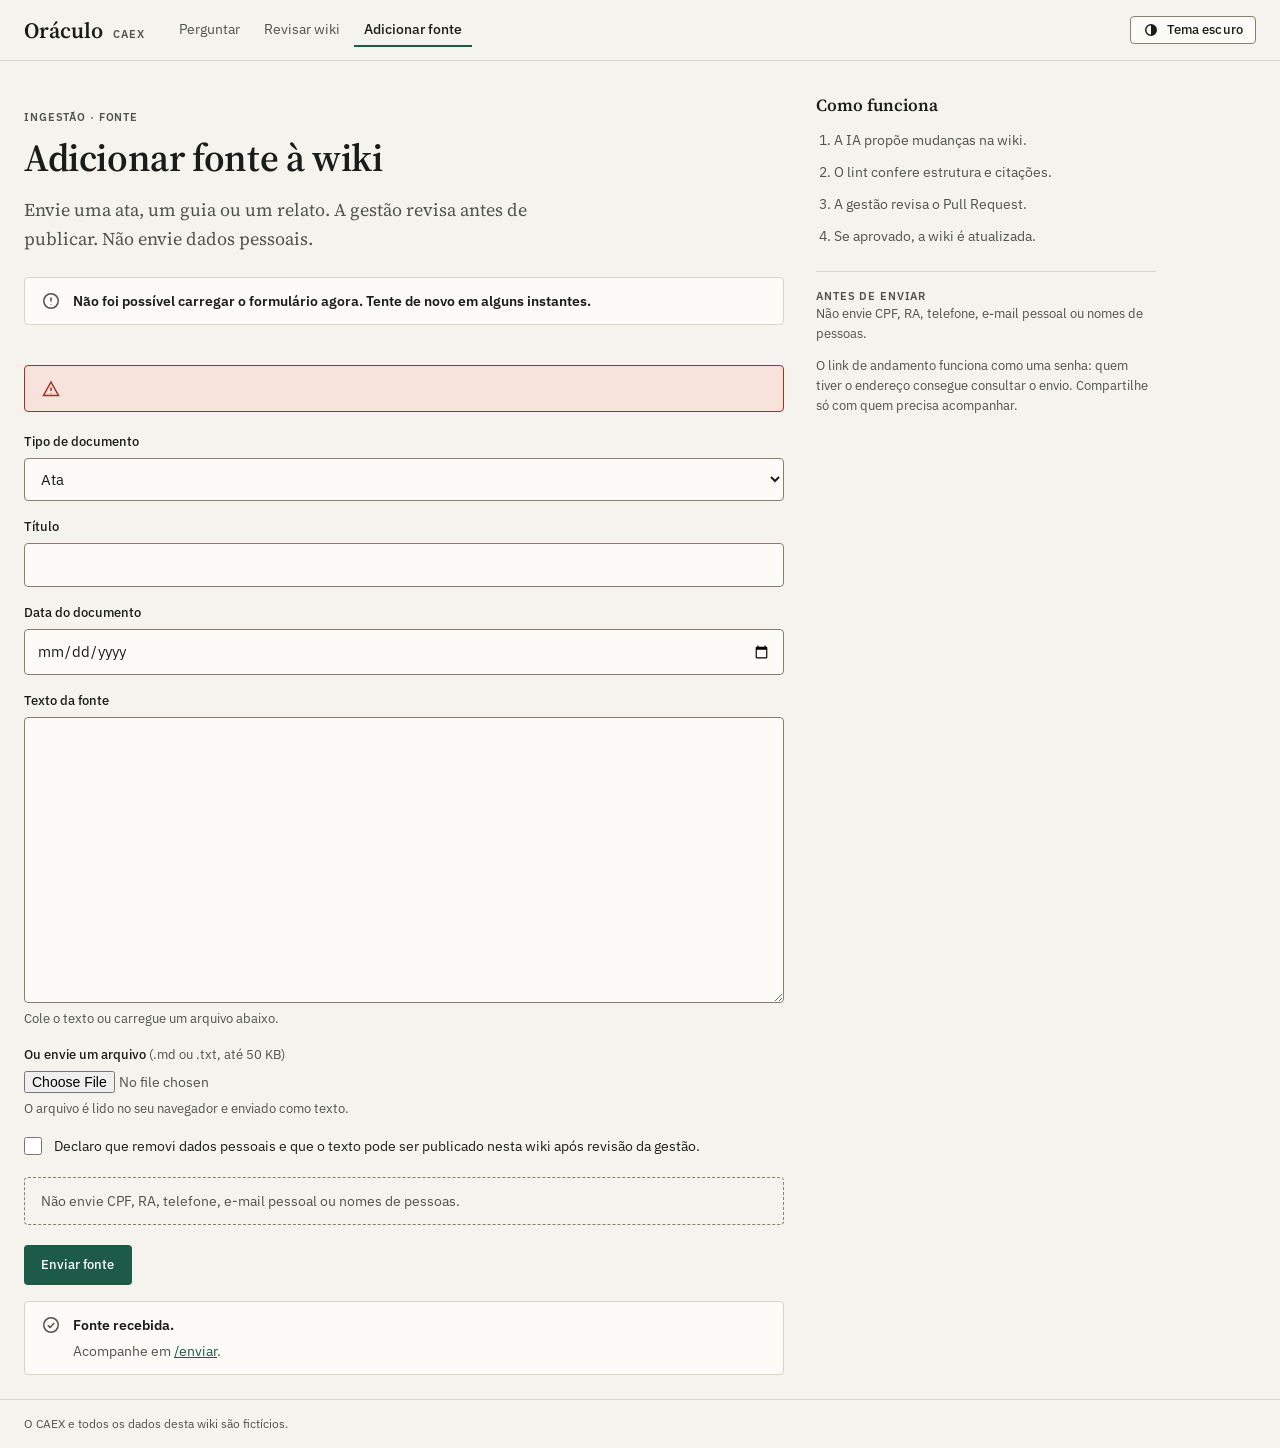
==== static/enviar.html @ edc6cb0a "Adiciona páginas públicas de envio e andamento do ingest" ====
<!doctype html>
<html lang="pt-BR">
<head>
  <meta charset="utf-8">
  <meta name="viewport" content="width=device-width, initial-scale=1">
  <title>Adicionar fonte · Oráculo do CAEX</title>
  <meta name="description" content="Envie uma ata, um guia ou um relato para a wiki do CAEX. A gestão revisa antes de publicar. Dados fictícios.">
  <link rel="preconnect" href="https://fonts.googleapis.com">
  <link rel="preconnect" href="https://fonts.gstatic.com" crossorigin>
  <link rel="stylesheet" href="https://fonts.googleapis.com/css2?family=IBM+Plex+Mono:wght@400;500&family=IBM+Plex+Sans:ital,wght@0,400;0,500;0,600;1,400&family=Source+Serif+4:ital,opsz,wght@0,8..60,400;0,8..60,600;1,8..60,400&display=swap">
  <script>
    (function () {
      let salvo = null;
      try { salvo = localStorage.getItem("oraculo-tema"); } catch (e) { /* sem armazenamento */ }
      const escuro = salvo ? salvo === "escuro" : window.matchMedia("(prefers-color-scheme: dark)").matches;
      document.documentElement.dataset.theme = escuro ? "dark" : "light";
    })();
  </script>
  <link rel="stylesheet" href="/static/oraculo.css">
  <style>
    .envio { flex: 999 1 640px; min-width: 0; max-width: 760px; }
    .envio .inicio { padding-top: 24px; }
    .form-envio { display: flex; flex-direction: column; gap: 20px; margin-top: 24px; }
    .grupo-campos { display: flex; flex-direction: column; gap: 16px; margin: 0; padding: 0; border: 0; }
    .campo { display: flex; flex-direction: column; gap: 6px; }
    .campo > label, .campo-rotulo { font: 500 13px/20px var(--font-sans); color: var(--ink); }
    .campo-nota { font-weight: 400; color: var(--ink-muted); }
    .campo input[type="text"], .campo input[type="date"], .campo select, .campo textarea {
      width: 100%; padding: 10px 12px; border: 1px solid var(--line-strong); border-radius: var(--radius-md);
      background: var(--surface-raised); color: var(--ink); font: 400 15px/22px var(--font-sans);
    }
    .campo textarea { min-height: 220px; resize: vertical; }
    .campo input[type="file"] { width: 100%; font: 400 14px/22px var(--font-sans); color: var(--ink-muted); }
    .campo-ajuda { margin: 0; font-size: 13px; line-height: 20px; color: var(--ink-muted); }
    .campo-consentimento { display: grid; grid-template-columns: 20px 1fr; gap: 10px; align-items: start; }
    .campo-consentimento input { width: 18px; height: 18px; margin: 2px 0 0; }
    .campo-consentimento label { font: 400 14px/22px var(--font-sans); color: var(--ink); }
    .dica-pii { margin: 0; padding: 12px 16px; border: 1px dashed var(--line-strong); border-radius: var(--radius-md); font-size: 14px; line-height: 22px; color: var(--ink-muted); }
    .acoes-envio { display: flex; align-items: center; gap: 12px; flex-wrap: wrap; }
    .passos { margin: 12px 0 0; padding-left: 1.25em; display: flex; flex-direction: column; gap: 10px; font-size: 14px; line-height: 22px; color: var(--ink-muted); }
    .painel-andamento { margin-top: 24px; padding: 24px; border: 1px solid var(--line); border-radius: var(--radius-md); background: var(--surface-raised); }
    .andamento-mensagem { margin: 8px 0 20px; font: 400 20px/30px var(--font-serif); color: var(--ink); }
    .andamento-mensagem:empty::before { content: "Consultando o envio…"; color: var(--ink-muted); }
    .detalhes { margin: 0 0 20px; display: grid; grid-template-columns: repeat(auto-fit, minmax(180px, 1fr)); gap: 16px; }
    .detalhes div { padding-top: 12px; border-top: 1px solid var(--line); }
    .detalhes dt { font: 600 11px/16px var(--font-sans); letter-spacing: 0.08em; text-transform: uppercase; color: var(--ink-muted); }
    .detalhes dd { margin: 6px 0 0; font-size: 15px; line-height: 22px; color: var(--ink); overflow-wrap: anywhere; }
    .andamento-nota { margin: 0 0 16px; font-size: 14px; line-height: 22px; color: var(--ink-muted); }
    .status-pr { margin: 0 0 20px; font-size: 15px; line-height: 22px; }
    .link-copiavel { margin: 16px 0 0; font-size: 13px; line-height: 20px; color: var(--ink-muted); }
    @media (max-width: 640px) {
      .campo input[type="text"], .campo input[type="date"], .campo select, .campo textarea { font-size: 16px; }
      .painel-andamento { padding: 16px; }
    }
  </style>
</head>
<body>
  <header class="topo">
    <div class="topo-dentro">
      <a class="marca" href="/">
        <span class="marca-nome">Oráculo</span>
        <span class="marca-sigla">CAEX</span>
      </a>
      <nav class="nav-topo" aria-label="Principal">
        <a href="/">Perguntar</a>
        <a href="/revisar">Revisar wiki</a>
        <a href="/enviar" aria-current="page">Adicionar fonte</a>
      </nav>
      <div class="topo-acoes">
        <button class="or-btn or-btn--secondary or-btn--sm" type="button" id="botao-tema">
          <svg viewBox="0 0 16 16" fill="none" stroke="currentColor" stroke-width="1.5" aria-hidden="true"><circle cx="8" cy="8" r="5.25"></circle><path d="M8 2.75a5.25 5.25 0 010 10.5z" fill="currentColor" stroke="none"></path></svg>
          <span id="rotulo-tema">Tema escuro</span>
        </button>
      </div>
    </div>
  </header>

  <div class="corpo">
    <main class="envio">
      <section class="inicio">
        <p class="rotulo-secao">Ingestão · fonte</p>
        <h1 id="titulo-pagina" tabindex="-1">Adicionar fonte à wiki</h1>
        <p class="lead" id="introducao">Envie uma ata, um guia ou um relato. A gestão revisa antes de publicar. Não envie dados pessoais.</p>
      </section>

      <div id="estado-fechado" class="or-notice" role="status" hidden>
        <svg viewBox="0 0 20 20" fill="none" stroke="currentColor" stroke-width="1.5" aria-hidden="true"><path d="M10 2.75a7.25 7.25 0 100 14.5 7.25 7.25 0 000-14.5zM10 6.5v4M10 13.5v.5"></path></svg>
        <span class="or-notice__title" id="texto-fechado">Envio fechado para testes.</span>
      </div>

      <form class="form-envio" id="form-envio" novalidate hidden>
        <div id="erro-envio" class="or-notice or-notice--erro" role="alert" hidden>
          <svg viewBox="0 0 20 20" fill="none" stroke="currentColor" stroke-width="1.5" aria-hidden="true"><path d="M10 3l7.5 13.5h-15zM10 8.5v3.5M10 14.25v.5"></path></svg>
          <span class="or-notice__title" id="texto-erro"></span>
        </div>

        <fieldset class="grupo-campos">
          <legend class="oculto">Dados da fonte</legend>

          <div class="campo">
            <label for="tipo">Tipo de documento</label>
            <select id="tipo" name="tipo" required>
              <option value="ata">Ata</option>
              <option value="guia">Guia</option>
              <option value="outro">Relato</option>
            </select>
          </div>

          <div class="campo">
            <label for="titulo">Título</label>
            <input id="titulo" name="titulo" type="text" minlength="3" maxlength="200" required autocomplete="off">
          </div>

          <div class="campo">
            <label for="data-documento">Data do documento</label>
            <input id="data-documento" name="data_documento" type="date" required>
          </div>

          <div class="campo">
            <label for="texto">Texto da fonte</label>
            <textarea id="texto" name="texto" rows="12" required aria-describedby="ajuda-texto"></textarea>
            <p class="campo-ajuda" id="ajuda-texto">Cole o texto ou carregue um arquivo abaixo.</p>
          </div>

          <div class="campo">
            <label for="arquivo">Ou envie um arquivo <span class="campo-nota">(.md ou .txt, até 50 KB)</span></label>
            <input id="arquivo" name="arquivo" type="file" accept=".md,.txt,text/markdown,text/plain" aria-describedby="ajuda-arquivo">
            <p class="campo-ajuda" id="ajuda-arquivo" aria-live="polite">O arquivo é lido no seu navegador e enviado como texto.</p>
          </div>

          <div class="campo-consentimento">
            <input id="consentimento" name="consentimento" type="checkbox" required>
            <label for="consentimento">Declaro que removi dados pessoais e que o texto pode ser publicado nesta wiki após revisão da gestão.</label>
          </div>
        </fieldset>

        <p class="dica-pii" id="dica-pii">Não envie CPF, RA, telefone, e-mail pessoal ou nomes de pessoas.</p>

        <div class="acoes-envio">
          <button class="or-btn or-btn--primary" type="submit" id="botao-enviar">Enviar fonte</button>
        </div>
      </form>

      <section id="sucesso" class="or-notice" aria-live="polite" hidden>
        <svg viewBox="0 0 20 20" fill="none" stroke="currentColor" stroke-width="1.5" aria-hidden="true"><path d="M10 2.75a7.25 7.25 0 100 14.5 7.25 7.25 0 000-14.5zM6.75 10.25l2.25 2.25 4.25-4.5"></path></svg>
        <span class="or-notice__title">Fonte recebida.</span>
        <div class="or-notice__body">
          <p>Acompanhe em <a id="link-sucesso" href="/enviar">/enviar</a>.</p>
        </div>
      </section>

      <section id="andamento" aria-labelledby="titulo-pagina" hidden>
        <div class="painel-andamento">
          <p class="rotulo-secao">Andamento do envio</p>
          <p class="andamento-mensagem" id="status-mensagem" aria-live="polite"></p>
          <dl class="detalhes">
            <div><dt>Posição na fila</dt><dd id="status-posicao">—</dd></div>
            <div><dt>Tempo decorrido</dt><dd id="status-tempo">—</dd></div>
            <div><dt>Identificador da fonte</dt><dd class="mono" id="status-source">—</dd></div>
          </dl>
          <p class="andamento-nota">A espera depende da revisão da gestão.</p>
          <p class="status-pr" id="linha-pr" hidden></p>
          <button class="or-btn or-btn--secondary" type="button" id="botao-atualizar" hidden>Atualizar</button>
          <p class="link-copiavel">Guarde o link desta página. Ele é a única forma de acompanhar este envio.</p>
        </div>
      </section>
    </main>

    <aside class="lado-dir" aria-label="Como funciona o envio">
      <section>
        <h2 class="painel-titulo">Como funciona</h2>
        <ol class="passos">
          <li>A IA propõe mudanças na wiki.</li>
          <li>O lint confere estrutura e citações.</li>
          <li>A gestão revisa o Pull Request.</li>
          <li>Se aprovado, a wiki é atualizada.</li>
        </ol>
      </section>
      <section class="secao-lado">
        <h2 class="rotulo-secao">Antes de enviar</h2>
        <p class="painel-nota">Não envie CPF, RA, telefone, e-mail pessoal ou nomes de pessoas.</p>
        <p class="painel-nota">O link de andamento funciona como uma senha: quem tiver o endereço consegue consultar o envio. Compartilhe só com quem precisa acompanhar.</p>
      </section>
    </aside>
  </div>

  <footer class="rodape">
    <p>O CAEX e todos os dados desta wiki são fictícios.</p>
  </footer>

  <script>
    const MAX_BYTES_PADRAO = 51200;
    const INTERVALO_PROCESSANDO = 5000;
    const INTERVALO_FILA = 15000;
    const TERMINAIS = new Set([
      "publicado", "fechado_sem_merge", "sem_mudancas", "quarentena", "falhou", "expirado"
    ]);
    const ESTADOS_DE_ESPERA = new Set(["na_fila", "aguardando_revisao"]);
    const MENSAGENS_PADRAO = {
      503: "O envio está fechado para testes.",
      403: "Não foi possível verificar o navegador. Tente novamente.",
      409: "Esta fonte já foi registrada.",
      422: "Confira os campos e envie de novo.",
      429: "Limite de envios atingido. Tente novamente amanhã."
    };

    const titulo = document.getElementById("titulo-pagina");
    const introducao = document.getElementById("introducao");
    const estadoFechado = document.getElementById("estado-fechado");
    const textoFechado = document.getElementById("texto-fechado");
    const form = document.getElementById("form-envio");
    const erro = document.getElementById("erro-envio");
    const textoErro = document.getElementById("texto-erro");
    const sucesso = document.getElementById("sucesso");
    const linkSucesso = document.getElementById("link-sucesso");
    const campoTexto = document.getElementById("texto");
    const campoArquivo = document.getElementById("arquivo");
    const ajudaArquivo = document.getElementById("ajuda-arquivo");
    const botaoEnviar = document.getElementById("botao-enviar");
    const andamento = document.getElementById("andamento");
    const statusMensagem = document.getElementById("status-mensagem");
    const statusPosicao = document.getElementById("status-posicao");
    const statusTempo = document.getElementById("status-tempo");
    const statusSource = document.getElementById("status-source");
    const linhaPr = document.getElementById("linha-pr");
    const botaoAtualizar = document.getElementById("botao-atualizar");

    let maxBytes = MAX_BYTES_PADRAO;
    let enviado = false;
    let temporizadorPoll = null;
    let temporizadorTempo = null;
    let inicioMs = null;
    let statusAnterior = null;

    function rotuloTema() {
      const escuro = document.documentElement.dataset.theme === "dark";
      document.getElementById("rotulo-tema").textContent = escuro ? "Tema claro" : "Tema escuro";
    }
    document.getElementById("botao-tema").addEventListener("click", () => {
      const escuro = document.documentElement.dataset.theme !== "dark";
      document.documentElement.dataset.theme = escuro ? "dark" : "light";
      try { localStorage.setItem("oraculo-tema", escuro ? "escuro" : "claro"); } catch (e) { /* sem armazenamento */ }
      rotuloTema();
    });

    function caminho() {
      return window.location.pathname.replace(/\/+$/, "");
    }
    function uuidDoCaminho() {
      const partes = caminho().split("/").filter(Boolean);
      if (partes.length !== 2 || partes[0] !== "enviar") return null;
      try { return decodeURIComponent(partes[1]); } catch (e) { return partes[1]; }
    }
    function formatarDuracao(segundos) {
      const total = Math.max(0, Math.floor(segundos));
      const horas = Math.floor(total / 3600);
      const minutos = Math.floor((total % 3600) / 60);
      const resto = total % 60;
      if (horas) return `${horas} h ${minutos} min`;
      if (minutos) return `${minutos} min ${resto} s`;
      return `${resto} s`;
    }
    function limparErro() {
      erro.hidden = true;
      textoErro.textContent = "";
    }
    function mostrarErro(mensagem) {
      textoErro.textContent = String(mensagem || "Não foi possível enviar agora. Tente de novo.");
      erro.hidden = false;
    }
    function detalheErro(status, corpo) {
      if (corpo && typeof corpo.detail === "string" && corpo.detail.trim()) return corpo.detail;
      return MENSAGENS_PADRAO[status] || "Não foi possível enviar agora. Tente de novo em alguns instantes.";
    }
    function focarTitulo() {
      if (titulo && typeof titulo.focus === "function") titulo.focus();
    }
    function el(tag, props, filhos) {
      const node = document.createElement(tag);
      for (const [chave, valor] of Object.entries(props || {})) {
        if (valor == null || valor === false) continue;
        if (chave === "text") node.textContent = String(valor);
        else if (chave === "class") node.className = valor;
        else node.setAttribute(chave, String(valor));
      }
      for (const filho of filhos || []) if (filho) node.appendChild(filho);
      return node;
    }
    function atualizarLinkPr(url) {
      while (linhaPr.firstChild) linhaPr.removeChild(linhaPr.firstChild);
      const segura = urlSegura(url);
      if (!segura) {
        linhaPr.hidden = true;
        return;
      }
      linhaPr.appendChild(el("span", { text: "Proposta: " }));
      linhaPr.appendChild(el("a", {
        href: segura, target: "_blank", rel: "noopener noreferrer", text: "Abrir Pull Request"
      }));
      linhaPr.hidden = false;
    }

    async function carregarConfig() {
      try {
        const resposta = await fetch("/api/enviar/config", { headers: { Accept: "application/json" } });
        if (!resposta.ok) throw new Error(String(resposta.status));
        const config = await resposta.json();
        if (!config || config.aberto !== true) {
          textoFechado.textContent = "Envio fechado para testes.";
          estadoFechado.hidden = false;
          form.hidden = true;
          return;
        }
        const limite = Number(config.max_bytes);
        if (Number.isFinite(limite) && limite > 0) maxBytes = limite;
        estadoFechado.hidden = true;
        form.hidden = false;
        document.getElementById("titulo").focus();
      } catch (e) {
        textoFechado.textContent = "Não foi possível carregar o formulário agora. Tente de novo em alguns instantes.";
        estadoFechado.hidden = false;
        form.hidden = true;
      }
    }

    campoArquivo.addEventListener("change", async () => {
      const arquivo = campoArquivo.files && campoArquivo.files[0];
      if (!arquivo) {
        ajudaArquivo.textContent = "O arquivo é lido no seu navegador e enviado como texto.";
        return;
      }
      const nome = String(arquivo.name || "");
      if (!/\.(md|txt)$/i.test(nome)) {
        campoArquivo.value = "";
        mostrarErro("Envie um arquivo .md ou .txt.");
        return;
      }
      if (arquivo.size > maxBytes) {
        campoArquivo.value = "";
        mostrarErro("O arquivo passa do limite de 50 KB.");
        return;
      }
      try {
        const texto = await arquivo.text();
        if (new TextEncoder().encode(texto).length > maxBytes) {
          campoArquivo.value = "";
          mostrarErro("O arquivo passa do limite de 50 KB.");
          return;
        }
        campoTexto.value = texto;
        limparErro();
        ajudaArquivo.textContent = `Arquivo ${nome} carregado e enviado como texto.`;
      } catch (e) {
        campoArquivo.value = "";
        mostrarErro("Não foi possível ler o arquivo. Tente de novo.");
      }
    });

    form.addEventListener("submit", async (evento) => {
      evento.preventDefault();
      if (enviado) return;
      limparErro();
      if (!form.reportValidity()) return;

      const texto = campoTexto.value;
      if (new TextEncoder().encode(texto).length > maxBytes) {
        mostrarErro("O texto passa do limite de 50 KB.");
        return;
      }
      const dados = {
        tipo: document.getElementById("tipo").value,
        titulo: document.getElementById("titulo").value,
        data_documento: document.getElementById("data-documento").value,
        texto,
        turnstile_token: typeof window.turnstileToken === "string" ? window.turnstileToken : ""
      };

      botaoEnviar.disabled = true;
      botaoEnviar.textContent = "Enviando…";
      try {
        const resposta = await fetch("/api/enviar", {
          method: "POST",
          headers: { "Content-Type": "application/json", Accept: "application/json" },
          body: JSON.stringify(dados)
        });
        let corpo = null;
        try { corpo = await resposta.json(); } catch (e) { corpo = null; }
        if (resposta.status === 201) {
          enviado = true;
          form.hidden = true;
          const id = corpo && typeof corpo.id === "string" ? corpo.id : "";
          const destino = id ? `/enviar/${encodeURIComponent(id)}` : "/enviar";
          linkSucesso.href = destino;
          linkSucesso.textContent = destino;
          sucesso.hidden = false;
          focarTitulo();
          return;
        }
        mostrarErro(detalheErro(resposta.status, corpo));
        focarTitulo();
      } catch (e) {
        mostrarErro("Não foi possível enviar agora. Tente de novo em alguns instantes.");
        focarTitulo();
      } finally {
        if (!enviado) {
          botaoEnviar.disabled = false;
          botaoEnviar.textContent = "Enviar fonte";
        }
      }
    });

    function pararTemporizadores() {
      if (temporizadorPoll) {
        clearTimeout(temporizadorPoll);
        temporizadorPoll = null;
      }
      if (temporizadorTempo) {
        clearInterval(temporizadorTempo);
        temporizadorTempo = null;
      }
    }
    function agendar(ms) {
      if (temporizadorPoll) clearTimeout(temporizadorPoll);
      temporizadorPoll = setTimeout(consultar, ms);
    }
    function atualizarTempo() {
      if (inicioMs == null) {
        statusTempo.textContent = "—";
        return;
      }
      statusTempo.textContent = formatarDuracao((Date.now() - inicioMs) / 1000);
    }
    function definirInicio(criadoEm) {
      const marca = Date.parse(criadoEm);
      if (Number.isNaN(marca)) return;
      inicioMs = marca;
      if (!temporizadorTempo) temporizadorTempo = setInterval(atualizarTempo, 1000);
      atualizarTempo();
    }
    function urlSegura(valor) {
      return typeof valor === "string" && valor.startsWith("https://") ? valor : "";
    }
    function renderizar(corpo) {
      statusMensagem.textContent = typeof corpo.mensagem === "string"
        ? corpo.mensagem
        : "Acompanhe a revisão da gestão.";
      statusPosicao.textContent = corpo.posicao_fila == null ? "—" : String(corpo.posicao_fila);
      statusSource.textContent = typeof corpo.source_id === "string" && corpo.source_id ? corpo.source_id : "—";
      if (corpo.criado_em) definirInicio(corpo.criado_em);

      atualizarLinkPr(corpo.pr_url);

      if (corpo.status !== statusAnterior) {
        statusAnterior = corpo.status;
        focarTitulo();
      }

      if (TERMINAIS.has(corpo.status)) {
        pararTemporizadores();
        atualizarTempo();
        botaoAtualizar.hidden = false;
      } else {
        botaoAtualizar.hidden = true;
        const intervalo = ESTADOS_DE_ESPERA.has(corpo.status) || corpo.status !== "processando"
          ? INTERVALO_FILA
          : INTERVALO_PROCESSANDO;
        agendar(intervalo);
      }
    }
    function renderizarIndisponivel() {
      statusMensagem.textContent = "Este envio não está mais disponível.";
      statusPosicao.textContent = "—";
      statusTempo.textContent = "—";
      statusSource.textContent = "—";
      linhaPr.hidden = true;
      pararTemporizadores();
      botaoAtualizar.hidden = false;
      focarTitulo();
    }
    async function consultar() {
      const id = uuidDoCaminho();
      if (!id) return;
      try {
        const resposta = await fetch(`/api/ingest/${encodeURIComponent(id)}`, { headers: { Accept: "application/json" } });
        let corpo = null;
        try { corpo = await resposta.json(); } catch (e) { corpo = null; }
        if (resposta.status === 404) {
          renderizarIndisponivel();
          return;
        }
        if (!resposta.ok) {
          statusMensagem.textContent = detalheErro(resposta.status, corpo);
          agendar(INTERVALO_FILA);
          return;
        }
        if (!corpo || typeof corpo.status !== "string") {
          statusMensagem.textContent = "Não foi possível consultar o envio agora.";
          agendar(INTERVALO_FILA);
          return;
        }
        renderizar(corpo);
      } catch (e) {
        statusMensagem.textContent = "Não foi possível consultar o envio agora. Tentando de novo…";
        agendar(INTERVALO_FILA);
      }
    }

    function iniciarAndamento() {
      titulo.textContent = "Andamento do envio";
      introducao.textContent = "Acompanhe o envio desta fonte. A gestão revisa antes de publicar.";
      estadoFechado.hidden = true;
      form.hidden = true;
      sucesso.hidden = true;
      andamento.hidden = false;
      botaoAtualizar.addEventListener("click", () => {
        botaoAtualizar.hidden = true;
        consultar();
      });
      consultar();
    }

    rotuloTema();
    if (uuidDoCaminho()) iniciarAndamento();
    else carregarConfig();
  </script>
</body>
</html>
---- static/oraculo.css ----
/* Oráculo do CAEX: tokens do DS Oráculo, componentes e layout. Usado por todas as páginas. */
/* ===== Tokens do DS Oráculo ===== */
:root, [data-theme="light"] {
  --surface-page: #f5f3ed; --surface-raised: #fcfbf8; --surface-sunken: #ebe8df;
  --line: #d9d4c8; --line-strong: #86816f;
  --ink: #1a1c19; --ink-muted: #4f534b; --ink-faint: #676b61;
  --primary: #1e5a48; --on-primary: #ffffff; --primary-soft: #e1ece6;
  --accent: #8a5a12; --accent-soft: #f5ead3;
  --danger: #a1321e; --danger-soft: #f7e2dc;
  --focus-ring: var(--primary);
  --kind-regra: var(--ink); --kind-decisao: var(--primary); --kind-pratica: var(--accent);
  --kind-lacuna: var(--ink-muted); --kind-contradicao: var(--danger);
  --shadow-overlay: 0 1px 2px rgba(26, 28, 25, 0.08), 0 8px 24px rgba(26, 28, 25, 0.12);
  color-scheme: light;
}
[data-theme="dark"] {
  --surface-page: #131512; --surface-raised: #1b1e1a; --surface-sunken: #0e100d;
  --line: #30352f; --line-strong: #757c71;
  --ink: #eceae3; --ink-muted: #adb0a5; --ink-faint: #8f9388;
  --primary: #7fc4a9; --on-primary: #0c1d16; --primary-soft: #1b3028;
  --accent: #dcb260; --accent-soft: #352a15;
  --danger: #ee8a72; --danger-soft: #3a1d17;
  --shadow-overlay: 0 1px 2px rgba(0, 0, 0, 0.5), 0 8px 24px rgba(0, 0, 0, 0.5);
  color-scheme: dark;
}
:root {
  --space-1: 4px; --space-2: 8px; --space-3: 12px; --space-4: 16px;
  --space-5: 24px; --space-6: 32px; --space-7: 48px; --space-8: 64px;
  --radius-none: 0px; --radius-sm: 2px; --radius-md: 4px;
  --measure-reading: 68ch;
  --font-serif: "Source Serif 4", "Source Serif Pro", Georgia, "Times New Roman", serif;
  --font-sans: "IBM Plex Sans", "Segoe UI", system-ui, sans-serif;
  --font-mono: "IBM Plex Mono", ui-monospace, "SFMono-Regular", Menlo, monospace;
}

/* ===== Base ===== */
*, *::before, *::after { box-sizing: border-box; }
html, body { margin: 0; background: var(--surface-page); }
body {
  font-family: var(--font-sans); font-size: 15px; line-height: 24px; color: var(--ink);
  -webkit-font-smoothing: antialiased; font-variant-emoji: text;
}
:focus-visible { outline: 2px solid var(--focus-ring); outline-offset: 2px; }
a { color: var(--primary); }
a:hover { color: var(--ink); }
button { font: inherit; }
.oculto { position: absolute; width: 1px; height: 1px; padding: 0; margin: -1px; overflow: hidden; clip: rect(0 0 0 0); white-space: nowrap; border: 0; }
.mono { font-family: var(--font-mono); }
.rotulo-secao { margin: 0; font: 600 11px/16px var(--font-sans); letter-spacing: 0.08em; text-transform: uppercase; color: var(--ink-muted); }

/* ===== Botões ===== */
.or-btn {
  display: inline-flex; align-items: center; justify-content: center; gap: var(--space-2);
  height: 36px; padding: 0 var(--space-4);
  font: 500 13px/16px var(--font-sans); letter-spacing: 0.01em;
  border: 1px solid transparent; border-radius: var(--radius-md);
  cursor: pointer; white-space: nowrap; text-decoration: none;
  transition: background-color 120ms ease, border-color 120ms ease;
}
.or-btn--primary { background: var(--primary); color: var(--on-primary); height: 40px; }
.or-btn--primary:hover { filter: brightness(0.92); color: var(--on-primary); }
.or-btn--secondary { background: var(--surface-raised); color: var(--ink); border-color: var(--line-strong); }
.or-btn--secondary:hover { background: var(--surface-sunken); color: var(--ink); }
.or-btn--quiet { background: transparent; color: var(--primary); padding: 0 var(--space-2); }
.or-btn--quiet:hover { background: var(--primary-soft); }
.or-btn--danger { background: var(--danger); color: var(--on-primary); }
.or-btn--danger:hover { filter: brightness(0.92); }
.or-btn--sm { height: 28px; padding: 0 var(--space-3); }
.or-btn[disabled] { opacity: 0.45; cursor: not-allowed; filter: none; }
.or-btn svg { width: 16px; height: 16px; flex: none; }
@media (prefers-reduced-motion: reduce) { .or-btn { transition: none; } }

/* ===== Citação ===== */
.or-cite {
  display: inline-flex; align-items: baseline;
  padding: 0 var(--space-1); margin: 0 1px;
  font: 500 11px/16px var(--font-mono); color: var(--accent);
  background: transparent; border: 1px solid var(--line); border-radius: var(--radius-sm);
  text-decoration: none; vertical-align: 1px; cursor: pointer;
}
.or-cite::before { content: "["; color: var(--ink-faint); }
.or-cite::after { content: "]"; color: var(--ink-faint); }
.or-cite:hover, .or-cite[aria-expanded="true"] { background: var(--accent-soft); border-color: var(--accent); }
.or-cite--invalida { color: var(--danger); border-style: dashed; border-color: var(--danger); text-decoration: line-through; cursor: help; }

/* ===== Classificação, selos ===== */
.or-kind {
  display: inline-flex; align-items: center; gap: 6px;
  font: 600 11px/16px var(--font-sans); letter-spacing: 0.08em; text-transform: uppercase;
  color: var(--k, var(--ink));
}
.or-kind::before { content: ""; width: 8px; height: 8px; flex: none; background: var(--k, var(--ink)); border: 1.5px solid var(--k, var(--ink)); }
.or-kind--regra { --k: var(--kind-regra); }
.or-kind--decisao { --k: var(--kind-decisao); }
.or-kind--pratica { --k: var(--kind-pratica); }
.or-kind--pratica::before { border-radius: 50%; }
.or-kind--lacuna { --k: var(--kind-lacuna); }
.or-kind--lacuna::before { background: transparent; border-style: dashed; }
.or-badge {
  display: inline-flex; align-items: center; gap: var(--space-1);
  height: 22px; padding: 0 var(--space-2);
  font: 500 12px/16px var(--font-sans); border: 1px solid; border-radius: var(--radius-sm);
}
.or-badge svg { width: 12px; height: 12px; }
.or-badge--rascunho { color: var(--accent); background: var(--accent-soft); border-color: var(--accent); }
.or-badge--neutro { color: var(--ink-muted); background: transparent; border-color: var(--line-strong); }

/* ===== Avisos ===== */
.or-notice {
  display: grid; grid-template-columns: 20px 1fr; gap: var(--space-1) var(--space-3);
  margin: var(--space-4) 0 0; padding: var(--space-3) var(--space-4);
  border: 1px solid var(--line); border-radius: var(--radius-md); background: var(--surface-raised);
  font-size: 14px; line-height: 22px;
}
.or-notice svg { width: 20px; height: 20px; margin-top: 1px; color: var(--ink-muted); }
.or-notice__title { font-weight: 600; color: var(--ink); }
.or-notice__body { grid-column: 2; color: var(--ink-muted); }
.or-notice__body p { margin: 0 0 var(--space-2); }
.or-notice__body p:last-child { margin-bottom: 0; }
.or-notice--rascunho { background: var(--accent-soft); border-color: var(--accent); }
.or-notice--rascunho svg { color: var(--accent); }
.or-notice--erro { background: var(--danger-soft); border-color: var(--danger); }
.or-notice--erro svg { color: var(--danger); }
.or-notice--lacuna { background: transparent; border: 1px dashed var(--line-strong); }

/* ===== Estrutura ===== */
.topo { border-bottom: 1px solid var(--line); }
.topo-dentro { max-width: 1360px; margin: 0 auto; padding: 0 24px; min-height: 60px; display: flex; align-items: center; gap: 24px; flex-wrap: wrap; }
.marca { display: flex; align-items: baseline; gap: 10px; text-decoration: none; color: var(--ink); }
.marca-nome { font: 600 22px/28px var(--font-serif); }
.marca-sigla { font: 600 11px/16px var(--font-sans); letter-spacing: 0.08em; color: var(--ink-muted); }
.topo-acoes { margin-left: auto; display: flex; gap: 8px; align-items: center; }
.ir-historico { display: none; }

.corpo { max-width: 1360px; margin: 0 auto; padding: 24px; display: flex; flex-wrap: wrap; gap: 32px; align-items: flex-start; }
.lado-esq { flex: 0 0 256px; min-width: 0; }
.principal { flex: 999 1 560px; min-width: 0; display: flex; flex-direction: column; min-height: calc(100vh - 140px); }
.lado-dir { flex: 1 1 280px; max-width: 340px; display: flex; flex-direction: column; gap: 24px; padding-top: 8px; }
.conteudo { flex: 1; display: flex; flex-direction: column; gap: 24px; max-width: 760px; width: 100%; }

/* ===== Histórico ===== */
.novo-chat { width: 100%; height: 40px; }
.historico { margin-top: 24px; }
.historico-nota { margin: 4px 0 8px; font-size: 12px; line-height: 16px; color: var(--ink-muted); }
.lista-chats { list-style: none; margin: 0; padding: 0; display: flex; flex-direction: column; gap: 2px; }
.chat-linha { display: flex; align-items: center; gap: 2px; }
.chat-abrir {
  flex: 1; min-width: 0; display: block; padding: 6px 12px; border: 0; border-radius: var(--radius-sm);
  background: transparent; color: var(--ink); text-align: left; cursor: pointer; font: 400 14px/20px var(--font-sans);
}
.chat-abrir:hover { background: var(--surface-sunken); }
.chat-abrir[aria-current="true"] { background: var(--primary-soft); color: var(--primary); font-weight: 500; }
.chat-titulo { display: block; overflow: hidden; text-overflow: ellipsis; white-space: nowrap; }
.chat-meta { display: block; margin-top: 2px; font: 400 12px/16px var(--font-mono); color: var(--ink-muted); }
.chat-apagar {
  flex: none; width: 32px; height: 32px; display: inline-flex; align-items: center; justify-content: center;
  padding: 0; border: 0; border-radius: var(--radius-md); background: transparent; color: var(--ink-muted); cursor: pointer;
}
.chat-apagar:hover { background: var(--danger-soft); color: var(--danger); }
.confirmar { padding: 12px; border: 1px solid var(--danger); border-radius: var(--radius-md); background: var(--danger-soft); }
.confirmar p { margin: 0 0 4px; font-size: 13px; line-height: 20px; }
.confirmar .confirmar-titulo { font-weight: 600; color: var(--ink); }
.confirmar .confirmar-texto { color: var(--ink-muted); margin-bottom: 12px; }
.confirmar .confirmar-erro { color: var(--danger); margin: 8px 0 0; }
.confirmar-botoes { display: flex; gap: 8px; flex-wrap: wrap; }
.historico-vazio, .historico-status { margin: 0; padding: 6px 12px; font-size: 13px; line-height: 20px; color: var(--ink-muted); }
.anuncio { margin: 8px 0 0; min-height: 16px; padding: 0 12px; font-size: 12px; line-height: 16px; color: var(--ink-muted); }

/* ===== Início ===== */
.inicio { padding: 32px 0 8px; }
.inicio h1 { margin: 12px 0 16px; font: 600 clamp(32px, 3vw, 40px)/1.1 var(--font-serif); letter-spacing: -0.01em; }
.inicio .lead { margin: 0; max-width: 60ch; font: 400 18px/29px var(--font-serif); color: var(--ink-muted); }
.exemplos { margin-top: 32px; }
.lista-exemplos { list-style: none; margin: 8px 0 0; padding: 0; border-top: 1px solid var(--line); }
.exemplo {
  width: 100%; min-height: 52px; display: flex; align-items: center; justify-content: space-between; gap: 16px;
  padding: 12px 8px; border: 0; border-bottom: 1px solid var(--line); background: transparent;
  color: var(--ink); font: 400 15px/22px var(--font-sans); text-align: left; cursor: pointer;
}
.exemplo:hover { background: var(--surface-sunken); }
.exemplo-lado { display: flex; align-items: center; gap: 12px; flex: none; font-size: 12px; line-height: 16px; color: var(--ink-muted); }
.exemplo-lado svg { color: var(--ink-faint); }
.exemplo:hover .exemplo-lado svg, .exemplo:focus-visible .exemplo-lado svg { color: var(--primary); }

/* ===== Conversa ===== */
.cabeca-chat { display: flex; align-items: baseline; justify-content: space-between; gap: 16px; flex-wrap: wrap; padding-top: 8px; }
.cabeca-chat h1 { margin: 0; font: 600 24px/32px var(--font-serif); }
.or-answer { padding: var(--space-5); background: var(--surface-raised); border: 1px solid var(--line); border-radius: var(--radius-md); }
.or-answer.ativa { border-color: var(--line-strong); }
.or-answer__q { margin: 0 0 var(--space-4); font: 500 13px/20px var(--font-sans); color: var(--ink-muted); }
.or-answer__q b { font-weight: 500; color: var(--ink); }
.interpretada { margin: calc(-1 * var(--space-3)) 0 var(--space-4); font-size: 13px; line-height: 20px; color: var(--ink-muted); }
.interpretada b { font-weight: 500; color: var(--ink); }
.or-answer__head { display: flex; flex-wrap: wrap; align-items: center; gap: var(--space-3); margin-bottom: var(--space-3); }
.or-answer__head:empty { display: none; }
.or-answer__body { max-width: var(--measure-reading); font: 400 18px/29px var(--font-serif); color: var(--ink); }
.or-answer__body p { margin: 0 0 var(--space-3); }
.or-answer__body p:last-child { margin-bottom: 0; }
.or-answer__body ul { margin: 0 0 var(--space-3); padding-left: 1.2em; }
.or-answer__body strong { font-weight: 600; }
.or-answer__foot {
  display: flex; flex-wrap: wrap; align-items: center; justify-content: space-between; gap: var(--space-3);
  margin-top: var(--space-4); padding-top: var(--space-3); border-top: 1px solid var(--line);
  font-size: 13px; line-height: 20px; color: var(--ink-muted);
}
.acoes { display: flex; gap: 4px; flex-wrap: wrap; align-items: center; }
.retorno { margin: 0; font-size: 13px; line-height: 20px; color: var(--ink-muted); }
.contatos { margin: var(--space-2) 0 0; padding: 0; list-style: none; }
.etapas { list-style: none; margin: 0; padding: 0; display: flex; flex-direction: column; gap: 10px; }
.etapa { display: grid; grid-template-columns: 20px 1fr; gap: 12px; align-items: center; font-size: 15px; line-height: 22px; color: var(--ink-muted); }
.etapa-marca { width: 12px; height: 12px; margin: 0 4px; border: 1.5px dashed var(--line-strong); }
.etapa.atual { color: var(--ink); font-weight: 500; }
.etapa.atual .etapa-marca { border: 1.5px solid var(--primary); background: var(--primary-soft); }
.etapa.feita { color: var(--ink); }
.etapa.feita .etapa-marca { border: 1.5px solid var(--primary); background: var(--primary); }

/* ===== Campo de pergunta ===== */
.compositor { position: sticky; bottom: 0; max-width: 760px; width: 100%; margin-top: 24px; padding: 16px 0 20px; background: var(--surface-page); border-top: 1px solid var(--line); }
.or-ask__box {
  display: flex; align-items: flex-end; gap: var(--space-2);
  padding: var(--space-2) var(--space-2) var(--space-2) var(--space-4);
  background: var(--surface-raised); border: 1px solid var(--line-strong); border-radius: var(--radius-md);
}
.or-ask__box:focus-within { outline: 2px solid var(--focus-ring); outline-offset: 2px; }
.or-ask__input {
  flex: 1; min-height: 36px; padding: 6px 0; resize: none; overflow-y: hidden;
  font: 400 16px/24px var(--font-sans); color: var(--ink); background: transparent; border: 0; outline: none;
}
.or-ask__input::placeholder { color: var(--ink-faint); }
.or-ask__hint { display: flex; justify-content: space-between; gap: 16px; margin-top: var(--space-2); font-size: 12px; line-height: 16px; color: var(--ink-muted); }
.contador { font-family: var(--font-mono); flex: none; }
.contador.perto { color: var(--accent); font-weight: 500; }
.or-ask--erro .or-ask__box { border-color: var(--danger); }
.or-ask--erro .or-ask__hint .dica { color: var(--danger); }

/* ===== Painel da direita ===== */
.painel-titulo { margin: 0 0 4px; font: 600 17px/24px var(--font-serif); }
.painel-nota { margin: 0 0 12px; font-size: 13px; line-height: 20px; color: var(--ink-muted); }
.secao-lado { border-top: 1px solid var(--line); padding-top: 16px; }
.lista-fontes { list-style: none; margin: 0; padding: 0; display: flex; flex-direction: column; gap: 8px; }
.fonte-cartao { padding: 12px; border: 1px solid var(--line); border-radius: var(--radius-md); background: var(--surface-raised); }
.fonte-cartao.aberta { border-color: var(--accent); background: var(--accent-soft); }
.fonte-topo { display: flex; justify-content: space-between; align-items: center; gap: 8px; flex-wrap: wrap; }
.fonte-id { font: 500 12px/16px var(--font-mono); color: var(--accent); }
.fonte-titulo { display: block; margin-top: 6px; font: 600 15px/20px var(--font-serif); color: var(--ink); }
.fonte-meta { display: block; margin-top: 2px; font-size: 13px; line-height: 20px; color: var(--ink-muted); }
.fonte-link { display: inline-block; margin-top: 8px; font: 500 13px/20px var(--font-sans); }
.legenda, .base { margin: 0; display: grid; gap: 8px 12px; font-size: 13px; line-height: 20px; }
.legenda { grid-template-columns: auto 1fr; }
.legenda dd, .base dd { margin: 0; }
.legenda dd { color: var(--ink-muted); }
.base { grid-template-columns: 1fr auto; gap: 6px 12px; }
.base dt { color: var(--ink-muted); }
.base dd { font-variant-numeric: tabular-nums; text-align: right; }

.rodape { border-top: 1px solid var(--line); }
.rodape p { max-width: 1360px; margin: 0 auto; padding: 16px 24px; font-size: 12px; line-height: 16px; color: var(--ink-muted); }

/* ===== Telas menores ===== */
@media (max-width: 900px) {
  .lado-esq { order: 3; flex-basis: 100%; }
  .lado-dir { max-width: none; }
  .ir-historico { display: inline-flex; }
}
@media (max-width: 640px) {
  .topo-dentro, .corpo { padding-left: 16px; padding-right: 16px; }
  .or-btn, .or-btn--sm { min-height: 44px; }
  .chat-apagar { width: 44px; height: 44px; }
  .chat-abrir { min-height: 44px; }
  .or-cite { padding: 2px 6px; }
  .marca { min-height: 44px; align-items: center; }
  .fonte-link { display: inline-flex; align-items: center; min-height: 44px; margin-top: 0; }
  .or-answer { padding: var(--space-4); }
  .or-answer__body { font-size: 17px; line-height: 28px; }
  .or-ask__hint .dica { display: none; }
  .exemplo-lado .meta { display: none; }
}
/* ===== Navegação do topo ===== */
.nav-topo { display: flex; gap: 4px; flex-wrap: wrap; }
.nav-topo a { padding: 6px 10px; font-size: 14px; line-height: 20px; color: var(--ink-muted); text-decoration: none; border-bottom: 2px solid transparent; }
.nav-topo a:hover { color: var(--ink); }
.nav-topo a[aria-current="page"] { color: var(--ink); font-weight: 500; border-bottom-color: var(--primary); }
@media (max-width: 640px) { .nav-topo a { min-height: 44px; display: inline-flex; align-items: center; } }
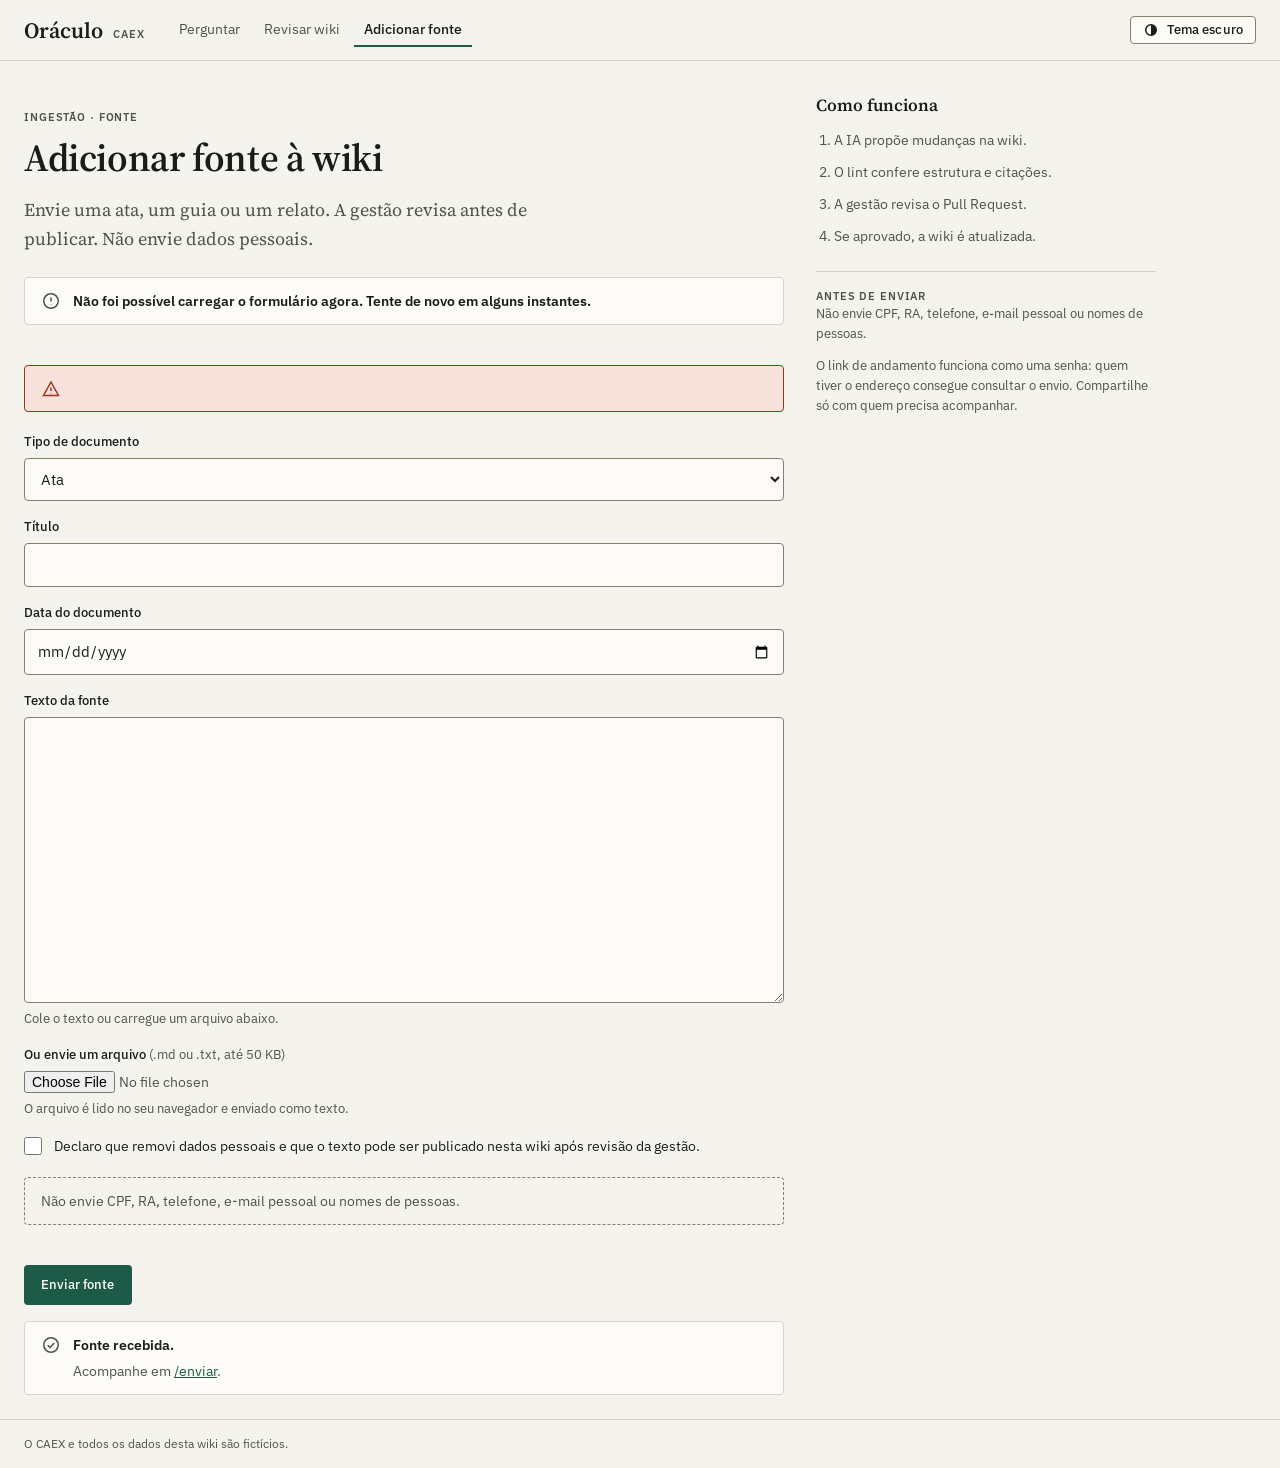
==== commit 94ffb86d: "Adiciona Turnstile invisível e abertura segura do envio" ====
--- a/static/enviar.html
+++ b/static/enviar.html
@@ -136,6 +136,8 @@
 
         <p class="dica-pii" id="dica-pii">Não envie CPF, RA, telefone, e-mail pessoal ou nomes de pessoas.</p>
 
+        <div id="turnstile-widget" class="turnstile-slot"></div>
+
         <div class="acoes-envio">
           <button class="or-btn or-btn--primary" type="submit" id="botao-enviar">Enviar fonte</button>
         </div>
@@ -231,6 +233,11 @@
     let temporizadorTempo = null;
     let inicioMs = null;
     let statusAnterior = null;
+    let turnstileWidgetId = null;
+    let turnstileToken = "";
+    let turnstilePendente = null;
+    let turnstilePreparo = null;
+    let carregandoTurnstile = null;
 
     function rotuloTema() {
       const escuro = document.documentElement.dataset.theme === "dark";
@@ -298,6 +305,86 @@
         href: segura, target: "_blank", rel: "noopener noreferrer", text: "Abrir Pull Request"
       }));
       linhaPr.hidden = false;
+    }
+
+    function carregarTurnstile() {
+      if (window.turnstile) return Promise.resolve(window.turnstile);
+      if (carregandoTurnstile) return carregandoTurnstile;
+      carregandoTurnstile = new Promise((resolve, reject) => {
+        const script = document.createElement("script");
+        script.src = "https://challenges.cloudflare.com/turnstile/v0/api.js?render=explicit";
+        script.async = true;
+        script.defer = true;
+        script.onload = () => {
+          if (window.turnstile) resolve(window.turnstile);
+          else reject(new Error("Turnstile indisponível"));
+        };
+        script.onerror = () => reject(new Error("Turnstile indisponível"));
+        document.head.appendChild(script);
+      });
+      return carregandoTurnstile;
+    }
+
+    function guardarTokenTurnstile(token) {
+      turnstileToken = typeof token === "string" ? token : "";
+      if (turnstilePendente) {
+        const resolver = turnstilePendente;
+        turnstilePendente = null;
+        resolver(turnstileToken);
+      }
+    }
+
+    async function prepararTurnstile(siteKey) {
+      if (!siteKey || !document.getElementById("turnstile-widget")) return;
+      try {
+        const turnstile = await carregarTurnstile();
+        turnstileWidgetId = turnstile.render("turnstile-widget", {
+          sitekey: siteKey,
+          size: "invisible",
+          callback: guardarTokenTurnstile,
+          "expired-callback": () => { turnstileToken = ""; },
+          "error-callback": () => { guardarTokenTurnstile(""); return true; }
+        });
+      } catch (e) {
+        turnstileWidgetId = null;
+      }
+    }
+
+    async function obterTokenTurnstile() {
+      if (turnstilePreparo) {
+        try { await turnstilePreparo; } catch (e) { /* sem widget */ }
+      }
+      if (turnstileWidgetId == null) return "";
+      if (turnstileToken) {
+        const token = turnstileToken;
+        turnstileToken = "";
+        return token;
+      }
+      return new Promise((resolve) => {
+        let relogio = null;
+        let concluido = false;
+        const finalizar = (token) => {
+          if (concluido) return;
+          concluido = true;
+          turnstilePendente = null;
+          if (relogio) clearTimeout(relogio);
+          resolve(token);
+        };
+        relogio = setTimeout(() => finalizar(""), 30000);
+        turnstilePendente = finalizar;
+        try {
+          window.turnstile.execute(turnstileWidgetId);
+        } catch (e) {
+          finalizar("");
+        }
+      });
+    }
+
+    function reiniciarTurnstile() {
+      turnstileToken = "";
+      if (turnstileWidgetId != null && window.turnstile) {
+        try { window.turnstile.reset(turnstileWidgetId); } catch (e) { /* sem widget */ }
+      }
     }
 
     async function carregarConfig() {
@@ -315,6 +402,7 @@
         if (Number.isFinite(limite) && limite > 0) maxBytes = limite;
         estadoFechado.hidden = true;
         form.hidden = false;
+        turnstilePreparo = prepararTurnstile(config.turnstile_site_key);
         document.getElementById("titulo").focus();
       } catch (e) {
         textoFechado.textContent = "Não foi possível carregar o formulário agora. Tente de novo em alguns instantes.";
@@ -367,17 +455,17 @@
         mostrarErro("O texto passa do limite de 50 KB.");
         return;
       }
-      const dados = {
-        tipo: document.getElementById("tipo").value,
-        titulo: document.getElementById("titulo").value,
-        data_documento: document.getElementById("data-documento").value,
-        texto,
-        turnstile_token: typeof window.turnstileToken === "string" ? window.turnstileToken : ""
-      };
-
       botaoEnviar.disabled = true;
       botaoEnviar.textContent = "Enviando…";
       try {
+        const tokenTurnstile = await obterTokenTurnstile();
+        const dados = {
+          tipo: document.getElementById("tipo").value,
+          titulo: document.getElementById("titulo").value,
+          data_documento: document.getElementById("data-documento").value,
+          texto,
+          turnstile_token: tokenTurnstile
+        };
         const resposta = await fetch("/api/enviar", {
           method: "POST",
           headers: { "Content-Type": "application/json", Accept: "application/json" },
@@ -403,6 +491,7 @@
         focarTitulo();
       } finally {
         if (!enviado) {
+          reiniciarTurnstile();
           botaoEnviar.disabled = false;
           botaoEnviar.textContent = "Enviar fonte";
         }
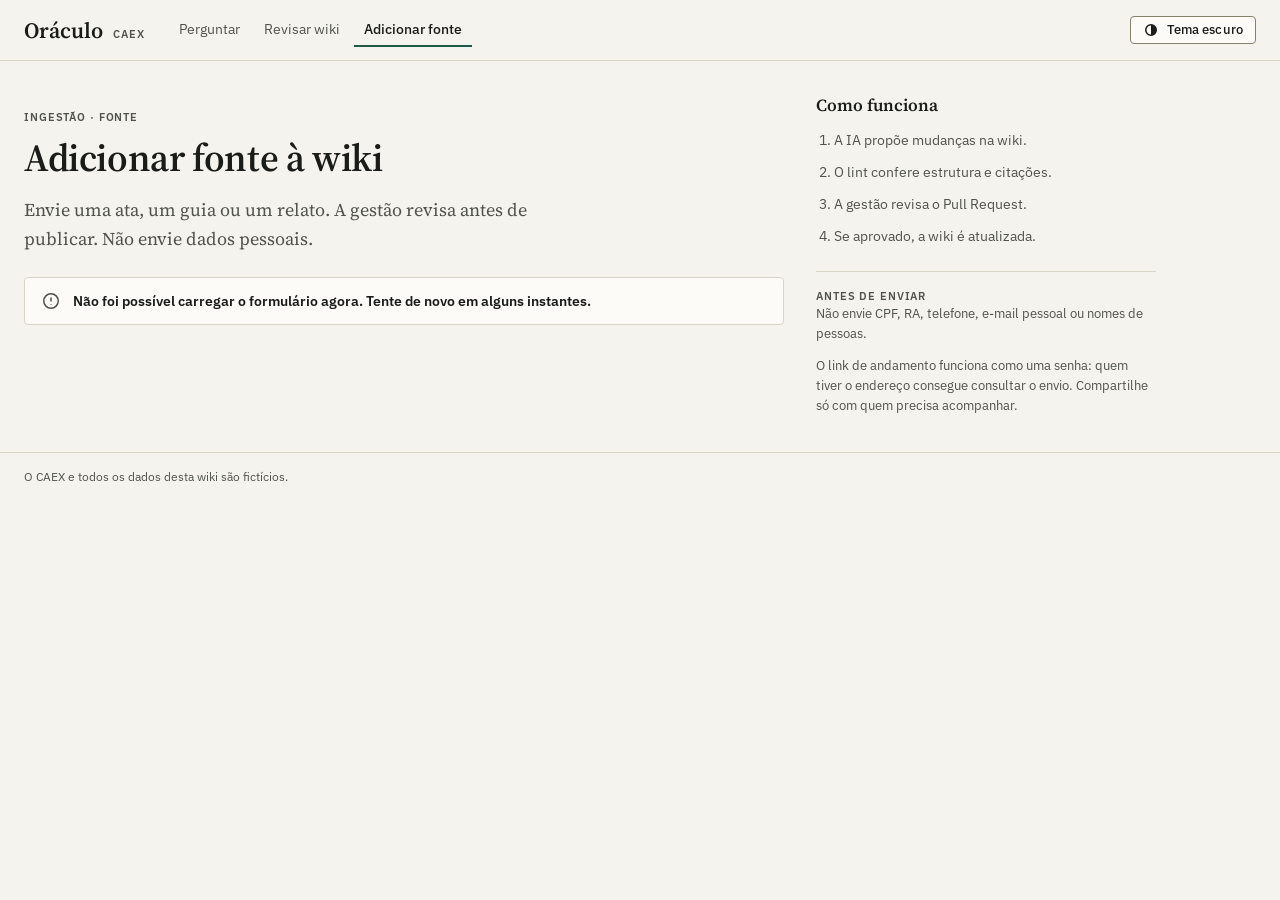
==== commit 967565b9: "Corrige o seletor do widget do Turnstile" ====
--- a/static/enviar.html
+++ b/static/enviar.html
@@ -338,7 +338,7 @@
       if (!siteKey || !document.getElementById("turnstile-widget")) return;
       try {
         const turnstile = await carregarTurnstile();
-        turnstileWidgetId = turnstile.render("turnstile-widget", {
+        turnstileWidgetId = turnstile.render("#turnstile-widget", {
           sitekey: siteKey,
           size: "invisible",
           callback: guardarTokenTurnstile,
--- a/static/oraculo.css
+++ b/static/oraculo.css
@@ -104,6 +104,8 @@
 .or-badge svg { width: 12px; height: 12px; }
 .or-badge--rascunho { color: var(--accent); background: var(--accent-soft); border-color: var(--accent); }
 .or-badge--neutro { color: var(--ink-muted); background: transparent; border-color: var(--line-strong); }
+
+   [hidden] { display: none !important; }
 
 /* ===== Avisos ===== */
 .or-notice {
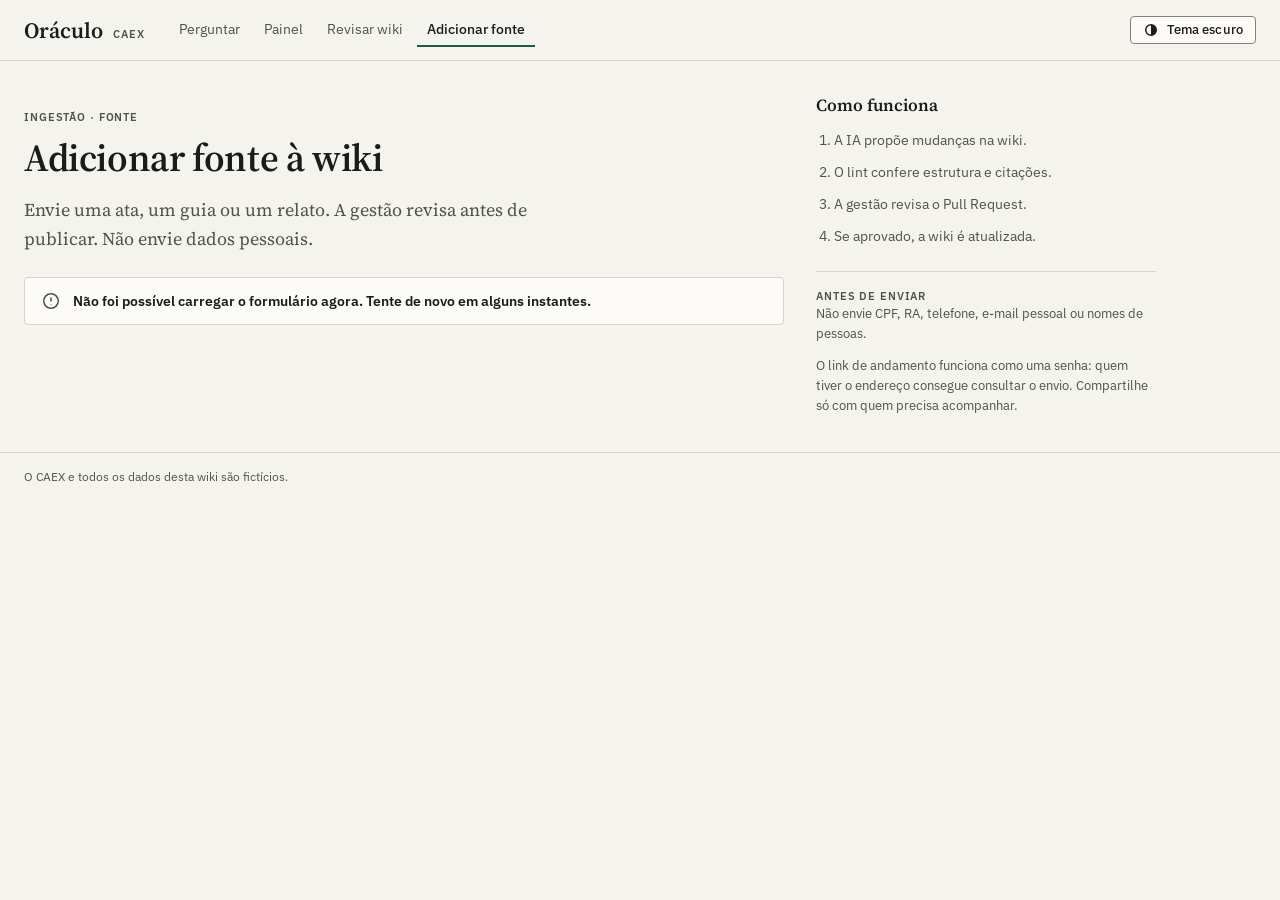
==== commit 6e30b278: "feat: painel de uso em /painel e documentação do Make, avaliações e painel Co-Authored-By: Claude Op" ====
--- a/static/enviar.html
+++ b/static/enviar.html
@@ -63,6 +63,7 @@
       </a>
       <nav class="nav-topo" aria-label="Principal">
         <a href="/">Perguntar</a>
+        <a href="/painel">Painel</a>
         <a href="/revisar">Revisar wiki</a>
         <a href="/enviar" aria-current="page">Adicionar fonte</a>
       </nav>
--- a/static/oraculo.css
+++ b/static/oraculo.css
@@ -63,6 +63,7 @@
 .or-btn--secondary:hover { background: var(--surface-sunken); color: var(--ink); }
 .or-btn--quiet { background: transparent; color: var(--primary); padding: 0 var(--space-2); }
 .or-btn--quiet:hover { background: var(--primary-soft); }
+.or-btn[aria-pressed="true"] { background: var(--primary-soft); font-weight: 600; }
 .or-btn--danger { background: var(--danger); color: var(--on-primary); }
 .or-btn--danger:hover { filter: brightness(0.92); }
 .or-btn--sm { height: 28px; padding: 0 var(--space-3); }
